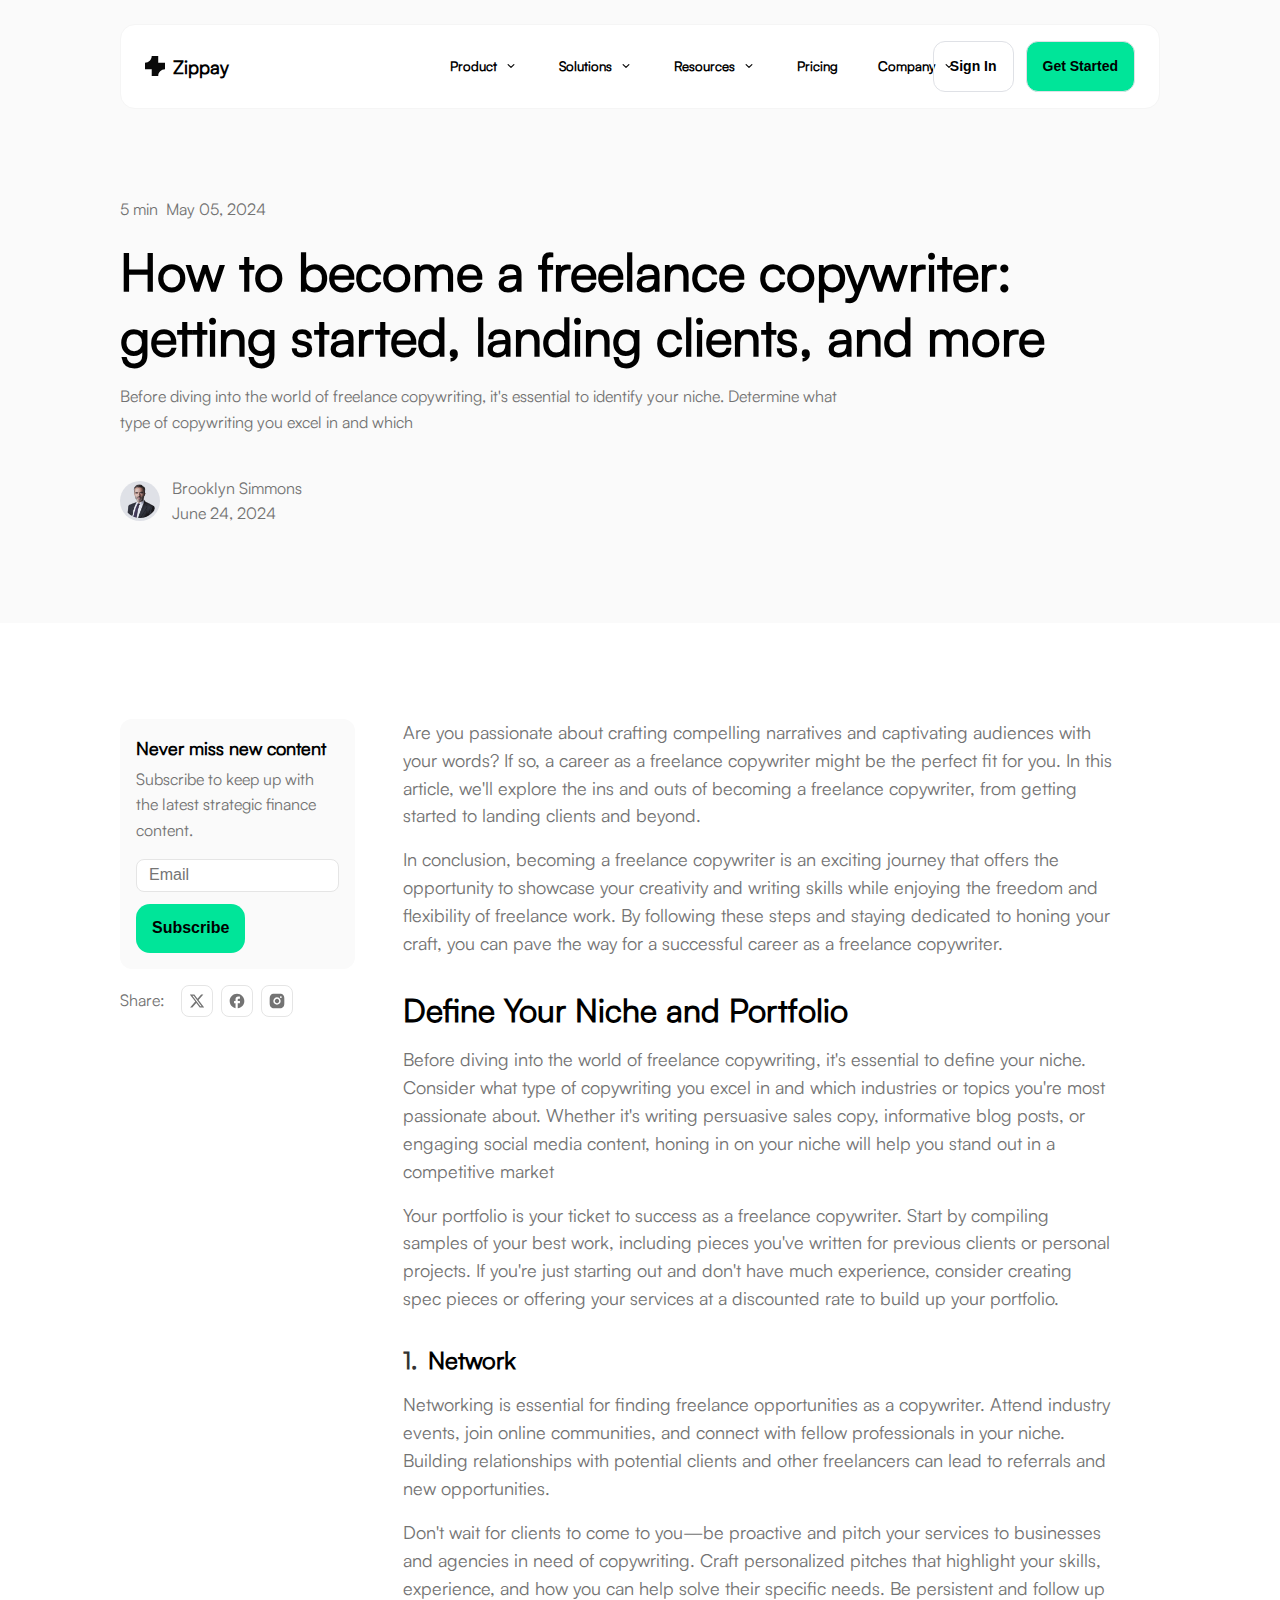
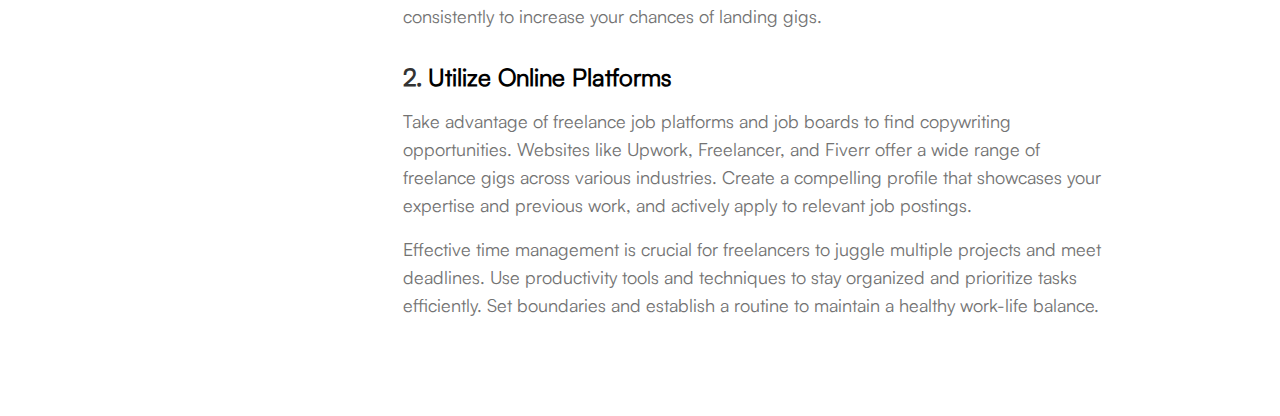
==== blog-details.html @ 51574669 "blog-details 2 sections completed" ====
<!DOCTYPE html>
<html lang="en">
<head>
    <meta charset="UTF-8">
    <meta name="viewport" content="width=device-width, initial-scale=1.0">
    <title>Document</title>
    <link rel="stylesheet" href="./styles/global.css">
    <link rel="stylesheet" href="./styles/blog-details.css">
</head>
<body>
    
    <div id="mian">
        <section class="hero-section">
            <nav class="main-nav">
                <div class="nav-box">
                    <div class="nav-left nav-section">
                        <svg width="20" height="20" viewBox="0 0 20 20" fill="none" xmlns="http://www.w3.org/2000/svg">
                            <path
                                d="M20 6.75285H13.2235V0.0234375H6.72941C6.72941 3.74108 3.71765 6.75285 0 6.75285V13.247H6.72941V19.9764H13.2235C13.2235 16.2587 16.2824 13.247 20 13.247V6.75285Z"
                                fill="#0A0A0A" />
                        </svg>
    
                        <h3>Zippay</h3>
                    </div>
                    <div class="nav-center nav-section">
                        <div id="nav-elem-1" class="nav-elem">
                            <h5>Product</h5>
                            <svg width="16" height="16" viewBox="0 0 16 16" fill="none"
                                xmlns="http://www.w3.org/2000/svg">
                                <path d="M5.12036 6.55859L8.00036 9.43859L10.8804 6.55859" stroke="#0A0A0A"
                                    stroke-width="1.2" stroke-linecap="round" stroke-linejoin="round" />
                            </svg>
                        </div>
                        <div id="nav-elem-2" class="nav-elem">
                            <h5>Solutions</h5>
                            <svg width="16" height="16" viewBox="0 0 16 16" fill="none"
                                xmlns="http://www.w3.org/2000/svg">
                                <path d="M5.12036 6.55859L8.00036 9.43859L10.8804 6.55859" stroke="#0A0A0A"
                                    stroke-width="1.2" stroke-linecap="round" stroke-linejoin="round" />
                            </svg>
                        </div>
                        <div id="nav-elem-3" class="nav-elem">
                            <h5>Resources</h5>
                            <svg width="16" height="16" viewBox="0 0 16 16" fill="none"
                                xmlns="http://www.w3.org/2000/svg">
                                <path d="M5.12036 6.55859L8.00036 9.43859L10.8804 6.55859" stroke="#0A0A0A"
                                    stroke-width="1.2" stroke-linecap="round" stroke-linejoin="round" />
                            </svg>
                        </div>
                        <div id="nav-elem-4" class="nav-elem">
                            <h5>Pricing</h5>
                        </div>
                        <div id="nav-elem-5" class="nav-elem">
                            <h5>Company</h5>
                            <svg width="16" height="16" viewBox="0 0 16 16" fill="none"
                                xmlns="http://www.w3.org/2000/svg">
                                <path d="M5.12036 6.55859L8.00036 9.43859L10.8804 6.55859" stroke="#0A0A0A"
                                    stroke-width="1.2" stroke-linecap="round" stroke-linejoin="round" />
                            </svg>
                        </div>
    
                    </div>
                    <div class="nav-right nav-section">
                        <button class="btn-1 nav-btn">Sign In</button>
                        <button class="btn-2 nav-btn">Get Started</button>
                        <svg class="hamburger-svg" width="24" height="24" viewBox="0 0 24 24" fill="none"
                            xmlns="http://www.w3.org/2000/svg">
                            <path d="M3 12H21M3 6H21M3 18H21" stroke="#0A0A0A" stroke-width="2" stroke-linecap="round"
                                stroke-linejoin="round" />
                        </svg>
                    </div>      
                </div>
            </nav>

            <div class="hero-box">
                <div class="hero-text">
                    <div class="hero-badge">
                        <h5 class="description">5 min</h5>
                        <h5 class="description">May 05, 2024</h5>
                    </div>
                    <div class="hero-title">
                        <h1 class="title">How to become a freelance copywriter: getting started, landing clients, and more</h1>
                    </div>
                    <div class="hero-sub-title">
                        <h5 class="description hero-sub-title-desktop">Before diving into the world of freelance copywriting, it's essential to identify your niche. Determine what</h5>
                        <h5 class="description hero-sub-title-desktop">type of copywriting you excel in and which</h5>
                        <h5 class="description hero-sub-title-mobile">Before diving into the world of freelance copywriting, it's essential to identify your niche. Determine what type of copywriting you excel in and which</h5>
                    </div>
                </div>
                <div class="hero-user">
                    <div class="user-img">
                        <img src="./images/Blog Details Images/heroo-user-img.png" alt="">
                    </div>
                    <div class="user-name">
                        <h3 class="description">Brooklyn Simmons</h3>
                        <h3 class="description">June 24, 2024</h3>
                    </div>
                </div>
            </div>
        </section>

        <section class="content-section">
            <div class="content-left">
                <div class="left-upper">
                    <div class="content-left-upper">
                        <div class="inner-upper">
                            <h3 class="heading">Never miss new content</h3>
                            <h5 class="description">Subscribe to keep up with the latest strategic finance content.</h5>
                        </div>
                    </div>
                    <div class="content-left-lower">
                        <input type="text" placeholder="Email">
                        <button class="button green-button">Subscribe</button>
                    </div>
                </div>
                <div class="left-lower">
                    <h5 class="description">Share:</h5>
                    <div class="social-media">
                        <svg width="32" height="32" viewBox="0 0 32 32" fill="none" xmlns="http://www.w3.org/2000/svg">
                            <rect x="0.5" y="0.5" width="31" height="31" rx="7.5" fill="white"/>
                            <rect x="0.5" y="0.5" width="31" height="31" rx="7.5" stroke="#E5E5E5"/>
                            <g clip-path="url(#clip0_154_201952)">
                            <path d="M20.1414 9.49219H22.3494L17.5254 15.0062L23.2008 22.508H18.7572L15.2772 17.9576L11.2944 22.508H9.08518L14.2452 16.61L8.80078 9.49279H13.3572L16.503 13.652L20.1414 9.49219ZM19.3668 21.1868H20.5902L12.6924 10.7444H11.3796L19.3668 21.1868Z" fill="#737373"/>
                            </g>
                            <defs>
                            <clipPath id="clip0_154_201952">
                            <rect width="14.4" height="14.4" fill="white" transform="translate(8.80078 8.80078)"/>
                            </clipPath>
                            </defs>
                        </svg>
                        <svg width="32" height="32" viewBox="0 0 32 32" fill="none" xmlns="http://www.w3.org/2000/svg">
                                <rect x="0.5" y="0.5" width="31" height="31" rx="7.5" fill="white"/>
                                <rect x="0.5" y="0.5" width="31" height="31" rx="7.5" stroke="#E5E5E5"/>
                                <path d="M23.3346 15.9974C23.3346 11.9494 20.0493 8.66406 16.0013 8.66406C11.9533 8.66406 8.66797 11.9494 8.66797 15.9974C8.66797 19.5467 11.1906 22.5021 14.5346 23.1841V18.1974H13.068V15.9974H14.5346V14.1641C14.5346 12.7487 15.686 11.5974 17.1013 11.5974H18.9346V13.7974H17.468C17.0646 13.7974 16.7346 14.1274 16.7346 14.5307V15.9974H18.9346V18.1974H16.7346V23.2941C20.438 22.9274 23.3346 19.8034 23.3346 15.9974Z" fill="#737373"/>
                        </svg>
                        <svg width="32" height="32" viewBox="0 0 32 32" fill="none" xmlns="http://www.w3.org/2000/svg">
                            <rect x="0.5" y="0.5" width="31" height="31" rx="7.5" fill="white"/>
                            <rect x="0.5" y="0.5" width="31" height="31" rx="7.5" stroke="#E5E5E5"/>
                            <path d="M16.7536 8.66406C17.5786 8.66626 17.9974 8.67066 18.3589 8.68093L18.5012 8.68606C18.6654 8.69193 18.8275 8.69926 19.0233 8.70806C19.8036 8.74473 20.336 8.86793 20.8031 9.04906C21.2871 9.23533 21.6948 9.4876 22.1026 9.8946C22.4755 10.2612 22.764 10.7046 22.9481 11.1941C23.1292 11.6612 23.2524 12.1936 23.2891 12.9746C23.2979 13.1697 23.3052 13.3317 23.3111 13.4967L23.3155 13.639C23.3265 13.9998 23.3309 14.4185 23.3324 15.2435L23.3331 15.7906V16.7513C23.3349 17.2862 23.3293 17.8211 23.3162 18.3558L23.3118 18.4981C23.306 18.6631 23.2986 18.8251 23.2898 19.0202C23.2532 19.8012 23.1285 20.3329 22.9481 20.8007C22.7645 21.2904 22.4759 21.734 22.1026 22.1002C21.7359 22.473 21.2925 22.7615 20.8031 22.9457C20.336 23.1269 19.8036 23.2501 19.0233 23.2867C18.8493 23.2949 18.6753 23.3023 18.5012 23.3087L18.3589 23.3131C17.9974 23.3234 17.5786 23.3285 16.7536 23.33L16.2066 23.3307H15.2466C14.7115 23.3326 14.1764 23.327 13.6414 23.3139L13.4991 23.3095C13.325 23.3029 13.151 23.2953 12.977 23.2867C12.1967 23.2501 11.6643 23.1269 11.1964 22.9457C10.7071 22.7619 10.2638 22.4734 9.89771 22.1002C9.52447 21.7337 9.23567 21.2903 9.05144 20.8007C8.87031 20.3336 8.74711 19.8012 8.71044 19.0202C8.70227 18.8462 8.69494 18.6721 8.68844 18.4981L8.68477 18.3558C8.67126 17.8211 8.66515 17.2862 8.66644 16.7513V15.2435C8.66439 14.7086 8.66977 14.1737 8.68257 13.639L8.68771 13.4967C8.69357 13.3317 8.70091 13.1697 8.70971 12.9746C8.74637 12.1936 8.86957 11.6619 9.05071 11.1941C9.23486 10.7041 9.52423 10.2605 9.89844 9.8946C10.2644 9.52168 10.7074 9.23312 11.1964 9.04906C11.6643 8.86793 12.196 8.74473 12.977 8.70806C13.172 8.69926 13.3348 8.69193 13.4991 8.68606L13.6414 8.68166C14.1761 8.66863 14.711 8.66301 15.2459 8.6648L16.7536 8.66406ZM15.9998 12.3307C15.0273 12.3307 14.0947 12.717 13.407 13.4047C12.7194 14.0923 12.3331 15.0249 12.3331 15.9974C12.3331 16.9699 12.7194 17.9025 13.407 18.5901C14.0947 19.2778 15.0273 19.6641 15.9998 19.6641C16.9722 19.6641 17.9049 19.2778 18.5925 18.5901C19.2801 17.9025 19.6664 16.9699 19.6664 15.9974C19.6664 15.0249 19.2801 14.0923 18.5925 13.4047C17.9049 12.717 16.9722 12.3307 15.9998 12.3307ZM15.9998 13.7974C16.2887 13.7973 16.5748 13.8542 16.8417 13.9647C17.1086 14.0752 17.3512 14.2372 17.5555 14.4415C17.7598 14.6458 17.9219 14.8883 18.0325 15.1552C18.1431 15.4221 18.2001 15.7081 18.2001 15.997C18.2002 16.2859 18.1433 16.572 18.0328 16.839C17.9223 17.1059 17.7603 17.3484 17.556 17.5528C17.3518 17.7571 17.1093 17.9192 16.8424 18.0298C16.5755 18.1404 16.2894 18.1973 16.0005 18.1974C15.417 18.1974 14.8575 17.9656 14.4449 17.553C14.0323 17.1405 13.8005 16.5809 13.8005 15.9974C13.8005 15.4139 14.0323 14.8543 14.4449 14.4418C14.8575 14.0292 15.417 13.7974 16.0005 13.7974M19.8505 11.2307C19.6074 11.2307 19.3742 11.3273 19.2023 11.4992C19.0304 11.6711 18.9338 11.9043 18.9338 12.1474C18.9338 12.3905 19.0304 12.6237 19.2023 12.7956C19.3742 12.9675 19.6074 13.0641 19.8505 13.0641C20.0936 13.0641 20.3268 12.9675 20.4987 12.7956C20.6706 12.6237 20.7672 12.3905 20.7672 12.1474C20.7672 11.9043 20.6706 11.6711 20.4987 11.4992C20.3268 11.3273 20.0936 11.2307 19.8505 11.2307Z" fill="#737373"/>
                        </svg>                            
                    </div>
                </div>
            </div>
            <div class="content-center">
                <div class="para">
                    <h5 class="description">Are you passionate about crafting compelling narratives and captivating audiences with your words? If so, a career as a freelance copywriter might be the perfect fit for you. In this article, we'll explore the ins and outs of becoming a freelance copywriter, from getting started to landing clients and beyond.</h5>
                    <h5 class="description">In conclusion, becoming a freelance copywriter is an exciting journey that offers the opportunity to showcase your creativity and writing skills while enjoying the freedom and flexibility of freelance work. By following these steps and staying dedicated to honing your craft, you can pave the way for a successful career as a freelance copywriter.</h5>
                </div>
                <div class="para">
                    <h1>Define Your Niche and Portfolio</h1>
                    <h5 class="description">Before diving into the world of freelance copywriting, it's essential to define your niche. Consider what type of copywriting you excel in and which industries or topics you're most passionate about. Whether it's writing persuasive sales copy, informative blog posts, or engaging social media content, honing in on your niche will help you stand out in a competitive market</h5>
                    <h5 class="description">Your portfolio is your ticket to success as a freelance copywriter. Start by compiling samples of your best work, including pieces you've written for previous clients or personal projects. If you're just starting out and don't have much experience, consider creating spec pieces or offering your services at a discounted rate to build up your portfolio.</h5>
                </div>
                <div class="numbered-item">
                    <div class="para">
                        <div class="content-heading">
                            <h3>Network</h3>
                        </div>
                        <h5 class="description">Networking is essential for finding freelance opportunities as a copywriter. Attend industry events, join online communities, and connect with fellow professionals in your niche. Building relationships with potential clients and other freelancers can lead to referrals and new opportunities.</h5>
                        <h5 class="description">Don't wait for clients to come to you—be proactive and pitch your services to businesses and agencies in need of copywriting. Craft personalized pitches that highlight your skills, experience, and how you can help solve their specific needs. Be persistent and follow up consistently to increase your chances of landing gigs.</h5>
                    </div>
                </div>
                <div class="numbered-item">
                    <div class="para">
                        <div class="content-heading">
                            <h3>Utilize Online Platforms</h3>
                        </div>
                        <h5 class="description">Take advantage of freelance job platforms and job boards to find copywriting opportunities. Websites like Upwork, Freelancer, and Fiverr offer a wide range of freelance gigs across various industries. Create a compelling profile that showcases your expertise and previous work, and actively apply to relevant job postings.</h5>
                        <h5 class="description">Effective time management is crucial for freelancers to juggle multiple projects and meet deadlines. Use productivity tools and techniques to stay organized and prioritize tasks efficiently. Set boundaries and establish a routine to maintain a healthy work-life balance.</h5>
                    </div>
                </div>
            </div>
            
            <div class="content-right"></div>
        </section>
    </div>

</body>
</html>
---- styles/global.css ----
*{
    margin: 0;
    padding: 0;
    box-sizing: border-box; 
    }
    
    html,body {
    width: 100%;
    height: 100%;
    font-family: satoshi;
    }

    @font-face {
        font-family: satoshi;
        src: url(../fonts/Satoshi-Regular.woff);
    }

    
    :root {
        --text-color-primary: #0A0A0A;
        --background-color-primary: #00452E;
        --background-color-secondary: #00E599;
    }

    button {
        width: fit-content;
        font-size: 16px;
        line-height: 24.8px;
        font-weight: 700;
        border: 1px solid #DFE1E6;
        border-radius: 14px;
        padding: 12px 16px;
        background-color: transparent;
    }

    
    button:hover {
        cursor: pointer;
    }
    
    .green-button {
        width: fit-content;
        font-size: 16px;
        line-height: 24.8px;
        font-weight: 700;
        border: 1px solid #DFE1E6;
        border-radius: 14px;
        padding: 12px 16px;
        border: none;
        background-color: var(--background-color-secondary);
    }
    
    .page-name{
        font-size: 14px;
        line-height: 21.7px;
        font-weight: 600;
        color: #00895C;
    }
    
    .main-title {
        font-size: 68px;
        line-height: 85px;
        font-weight: 700;
        letter-spacing: -2%;
    }
    
    .title {
        font-size: 52px;
        line-height: 65px;
        font-weight: 700;
        letter-spacing: -2%;
    }

    .sub-title {
        font-size: 18px;
        line-height: 27.9px;
        font-weight: 400;
        color: #FFFFFF;
        opacity: 60%;
    }
    
    .heading {
        font-size: 18px;
        line-height: 27.9px;
        font-weight: 700;
    }
    
    .description {
        font-size: 16px;
        line-height: 25.6px;
        font-weight: 400;
        color: #737373;
    }
---- styles/blog-details.css ----
.hero-section {
    background-color: #FAFAFA;
}

.main-nav {
    display: flex;
    align-items: center;
    justify-content: center;
    padding: 24px 120px;
    width: 100%;
}

.nav-box {
    display: flex;
    align-items: center;
    justify-content: space-between;
    padding: 16px 24px;
    background: #FFF;
    border: 1px solid #F5F5F5;
    border-radius: 15px;
    width: 100%;
}

.nav-section {
    display: flex;
    align-items: center;
    width: 30%;
}

.nav-left {
    gap: 8px;
}

.nav-center {
    display: flex;
    align-items: center;
    gap: 24px;
    width: 40%;
}

.nav-elem {
    display: flex;
    align-items: center;
    gap: 6px;
    padding: 8px;
}

.nav-right {
    display: flex;
    justify-content: flex-end;
    gap: 12px;
}

.nav-btn {
    padding: 12px 16px;
    border: 1px solid #DFE1E6;
    border-radius: 12px;
    font-size: 14px;
    font-weight: 700;
    background: transparent;
}

.btn-2 {
    background-color: var(--background-color-secondary);
}

.hamburger-svg {
    display: none;
}

.hero-box {
    padding: 64px 120px;
    padding-bottom: 96px;
    display: flex;
    flex-direction: column;
    gap: 40px;
}

.hero-box .hero-text {
    display: flex;
    flex-direction: column;
    gap: 16px;
}

.hero-box .hero-text .hero-badge {
    display: flex;
    gap: 8px;
}

.hero-sub-title-mobile {
    display: none;
}

.hero-user {
    display: flex;
    align-items: center;
    gap: 12px;
}

.hero-user .user-img {
    width: 40px;
    height: 40px;
    border-radius: 50%;
    background-color: #dfe1e7;
    display: flex;
    align-items: center;
    justify-content: center;
}

.hero-user .user-img img {
    width: 34.6px;
    height: 34.6px;
    border-radius: 50%;
    object-fit: cover;
}



/* CONTENT SECTION  */
.content-section {
    padding: 96px 120px;
    display: flex;
    gap: 48px;
}

.content-left {
    display: flex;
    flex-direction: column;
    gap: 16px;
}

.left-upper {
    display: flex;
    flex-direction: column;
    gap: 16px;
    background-color: rgba(250, 250, 250, 1);
    padding: 16px;
    border-radius: 12px;
}

.content-left .inner-upper{
    display: flex;
    flex-direction: column;
    gap: 4px;
}

.content-left-lower {
    display: flex;
    flex-direction: column;
    gap: 12px;
}

.content-left-lower input {
    padding: 8px 12px;
    border-radius: 8px;
    background-color: #fff;
    color: #000000;
    border: 1px solid rgba(229, 229, 229, 1);
    outline: none;
}

.content-left-lower input::placeholder {
    font-size: 16px;
}

.content-left .left-lower {
    display: flex;
    align-items: center;
    gap: 16px;
}

.left-lower .social-media {
    display: flex;
    gap: 8px;
}

.content-center {
    display: flex;
    flex-direction: column;
    gap: 32px;
}

.content-center .para {
    display: flex;
    flex-direction: column;
    gap: 16px;
}

.content-center .para h1 {
    font-size: 32px;
    line-height: 40px;
}

.content-center .para h3 {
    font-size: 24px;
    line-height: 30px;
}

.content-center .para h5 {
    font-size: 18px;
    line-height: 27.9px;
}

/* CSS Counter for Automatic Numbering */
.content-center {
    counter-reset: numbered-counter; /* Initialize counter */
}

.numbered-item {
    counter-increment: numbered-counter; /* Increment counter for each numbered item */
    position: relative; /* Allow positioning for the number */
}

.numbered-item .content-heading {
    padding-left: 25px; /* Add space for the number */
}

.numbered-item::before {
    content: counter(numbered-counter) "."; /* Display the counter */
    position: absolute;
    left: 0;
    top: 0;
    font-size: 24px;
    line-height: 30px;
    font-weight: 700;
    color: #333; /* Customize the color */
}
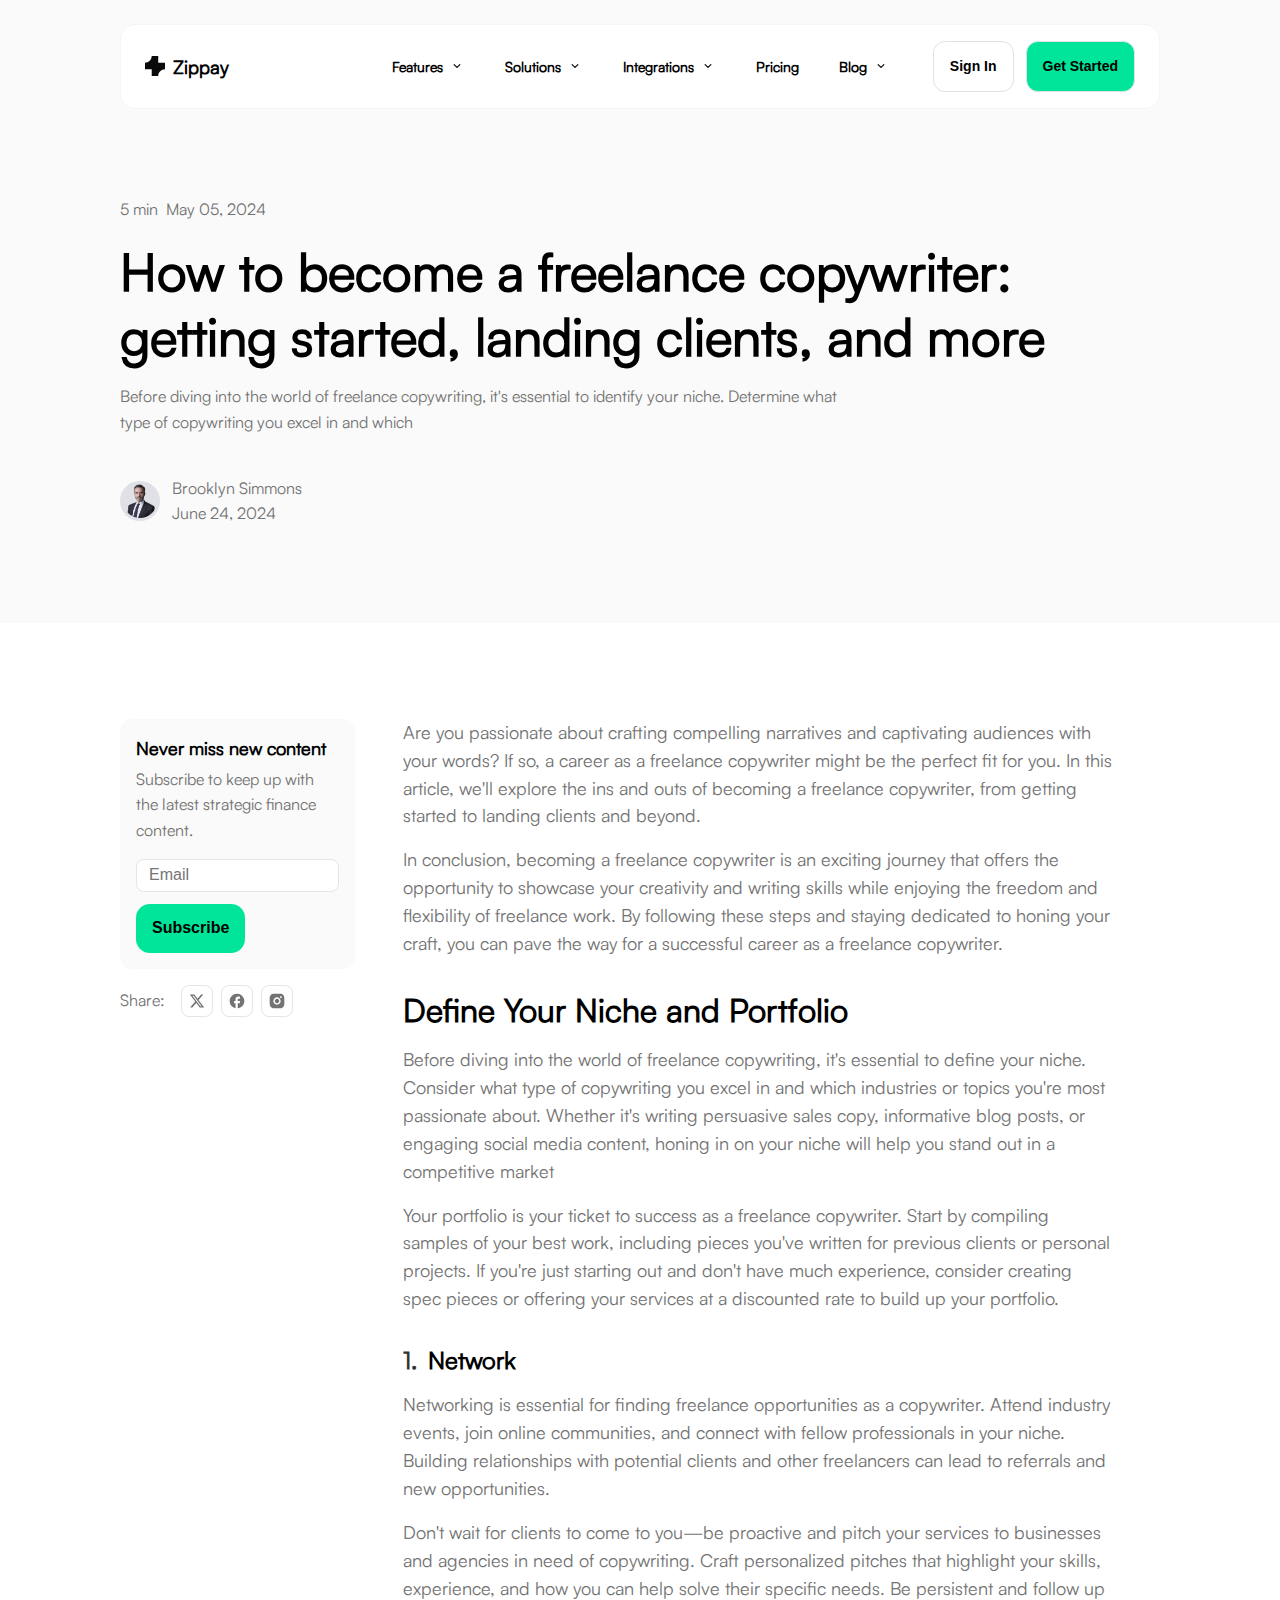
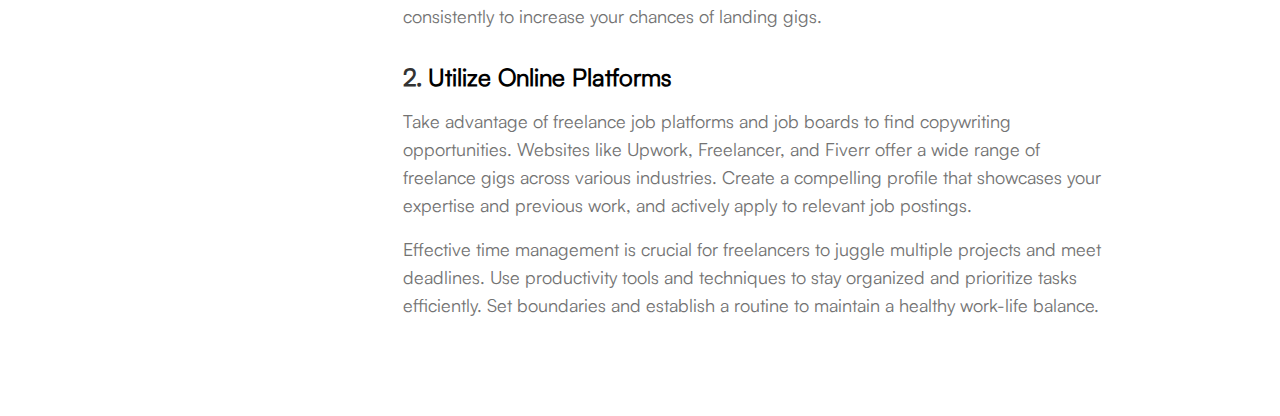
==== commit b784c7b2: "fixed navbar issues" ====
--- a/blog-details.html
+++ b/blog-details.html
@@ -19,12 +19,12 @@
                                 d="M20 6.75285H13.2235V0.0234375H6.72941C6.72941 3.74108 3.71765 6.75285 0 6.75285V13.247H6.72941V19.9764H13.2235C13.2235 16.2587 16.2824 13.247 20 13.247V6.75285Z"
                                 fill="#0A0A0A" />
                         </svg>
-    
+
                         <h3>Zippay</h3>
                     </div>
                     <div class="nav-center nav-section">
                         <div id="nav-elem-1" class="nav-elem">
-                            <h5>Product</h5>
+                            <a>Features</a>
                             <svg width="16" height="16" viewBox="0 0 16 16" fill="none"
                                 xmlns="http://www.w3.org/2000/svg">
                                 <path d="M5.12036 6.55859L8.00036 9.43859L10.8804 6.55859" stroke="#0A0A0A"
@@ -32,7 +32,7 @@
                             </svg>
                         </div>
                         <div id="nav-elem-2" class="nav-elem">
-                            <h5>Solutions</h5>
+                            <a onclick="window.location.href='solutions.html'">Solutions</a>
                             <svg width="16" height="16" viewBox="0 0 16 16" fill="none"
                                 xmlns="http://www.w3.org/2000/svg">
                                 <path d="M5.12036 6.55859L8.00036 9.43859L10.8804 6.55859" stroke="#0A0A0A"
@@ -40,7 +40,7 @@
                             </svg>
                         </div>
                         <div id="nav-elem-3" class="nav-elem">
-                            <h5>Resources</h5>
+                            <a onclick="window.location.href='integrations.html'">Integrations</a>
                             <svg width="16" height="16" viewBox="0 0 16 16" fill="none"
                                 xmlns="http://www.w3.org/2000/svg">
                                 <path d="M5.12036 6.55859L8.00036 9.43859L10.8804 6.55859" stroke="#0A0A0A"
@@ -48,17 +48,17 @@
                             </svg>
                         </div>
                         <div id="nav-elem-4" class="nav-elem">
-                            <h5>Pricing</h5>
+                            <a onclick="window.location.href='pricing.html'">Pricing</a>
                         </div>
                         <div id="nav-elem-5" class="nav-elem">
-                            <h5>Company</h5>
+                            <a onclick="window.location.href='blog.html'">Blog</a>
                             <svg width="16" height="16" viewBox="0 0 16 16" fill="none"
                                 xmlns="http://www.w3.org/2000/svg">
                                 <path d="M5.12036 6.55859L8.00036 9.43859L10.8804 6.55859" stroke="#0A0A0A"
                                     stroke-width="1.2" stroke-linecap="round" stroke-linejoin="round" />
                             </svg>
                         </div>
-    
+
                     </div>
                     <div class="nav-right nav-section">
                         <button class="btn-1 nav-btn">Sign In</button>
@@ -68,7 +68,7 @@
                             <path d="M3 12H21M3 6H21M3 18H21" stroke="#0A0A0A" stroke-width="2" stroke-linecap="round"
                                 stroke-linejoin="round" />
                         </svg>
-                    </div>      
+                    </div>
                 </div>
             </nav>
 
--- a/styles/blog-details.css
+++ b/styles/blog-details.css
@@ -32,10 +32,21 @@
 }
 
 .nav-center {
-    display: flex;
-    align-items: center;
+    width: 50%;
+    display: flex;
+    align-items: center;
+    justify-content: center;
     gap: 24px;
-    width: 40%;
+}
+
+.nav-center .nav-elem a {
+    font-size: 14px;
+    line-height: 21.7px;
+    font-weight: 600;
+}
+
+.nav-center .nav-elem a:hover {
+    cursor: pointer;
 }
 
 .nav-elem {
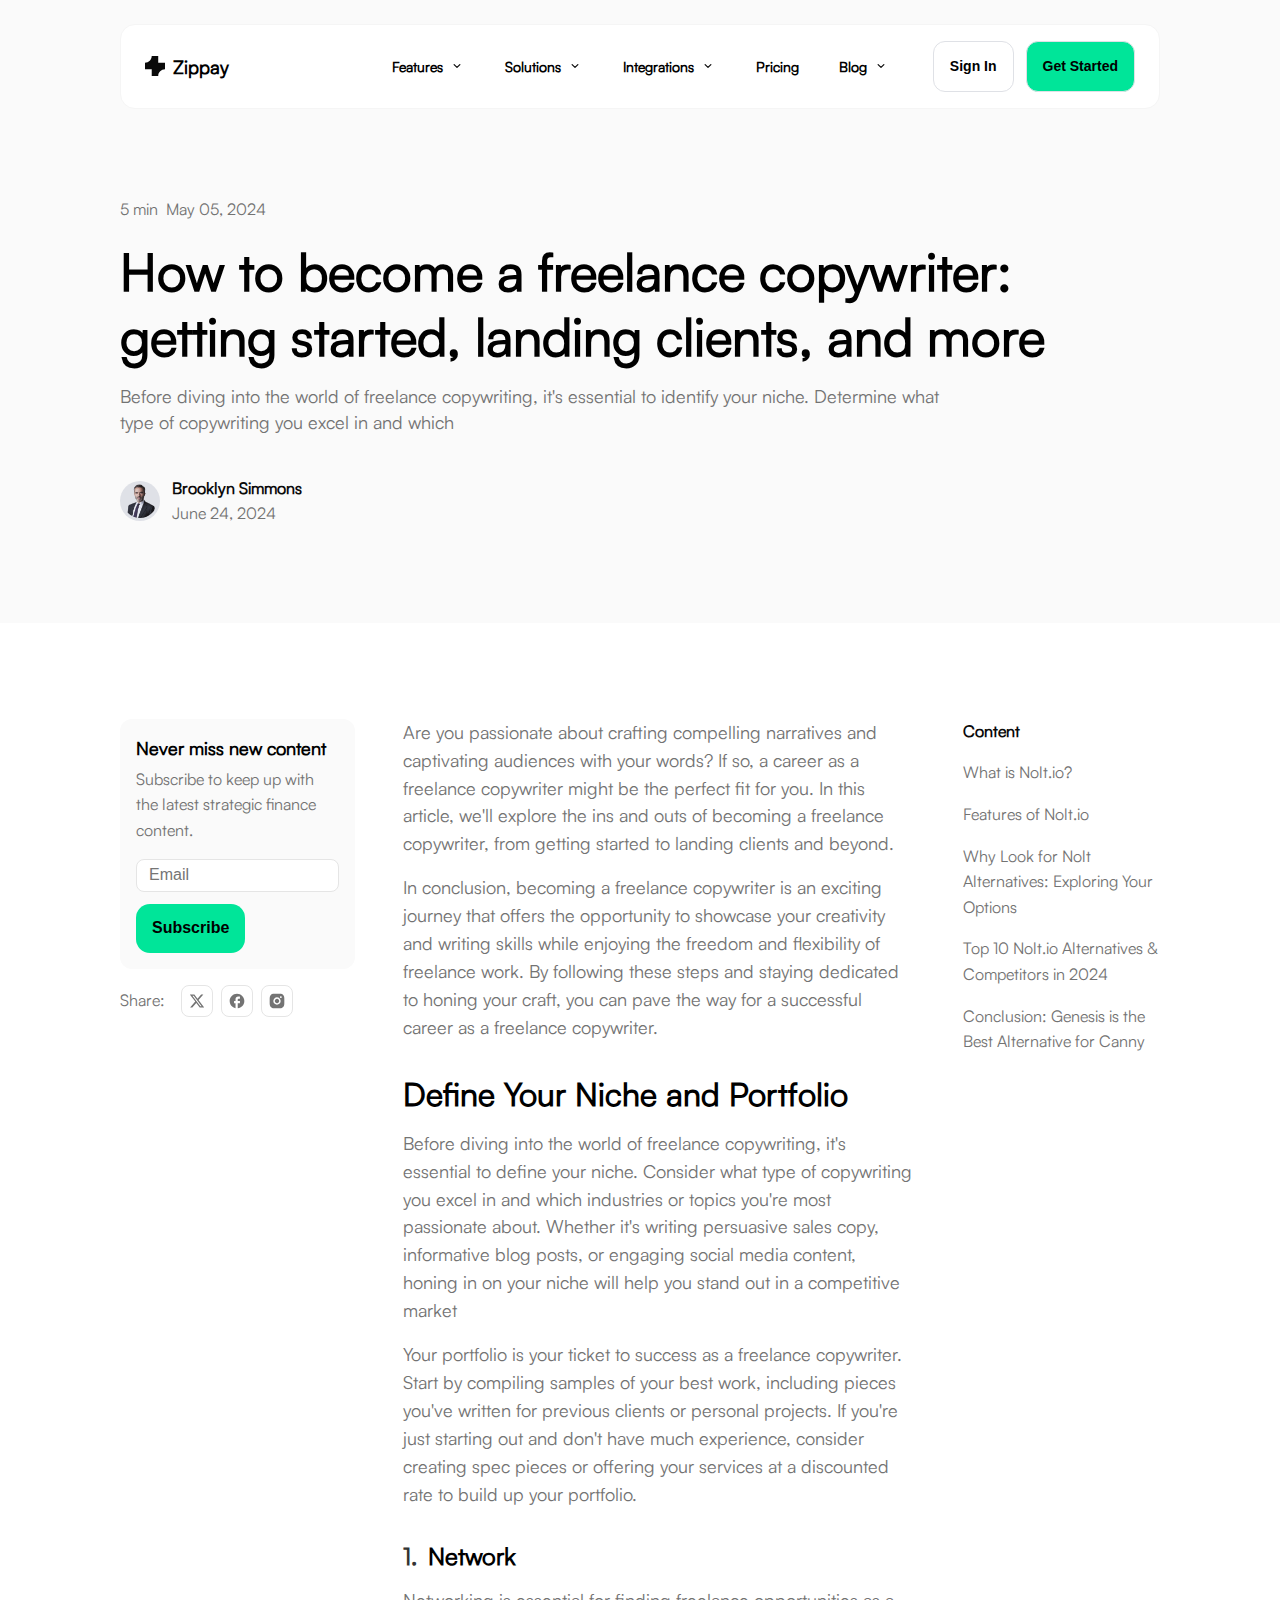
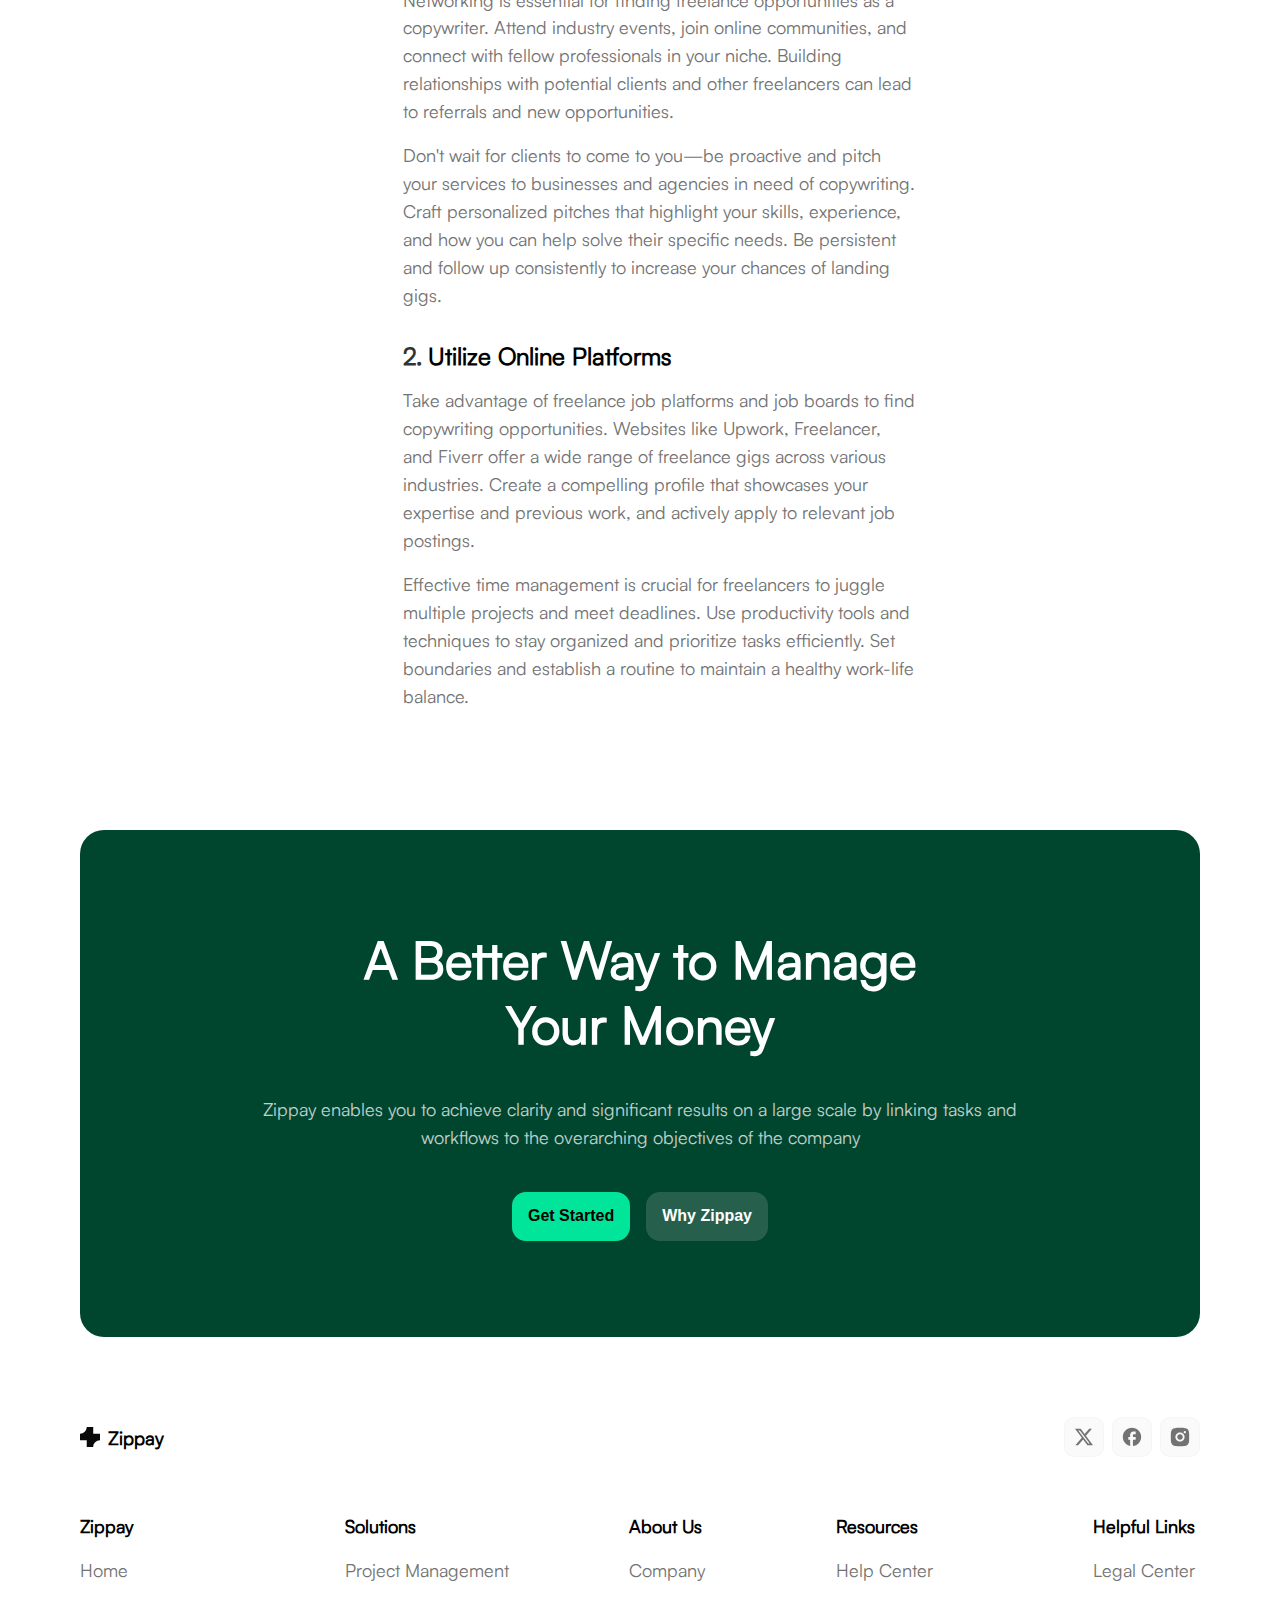
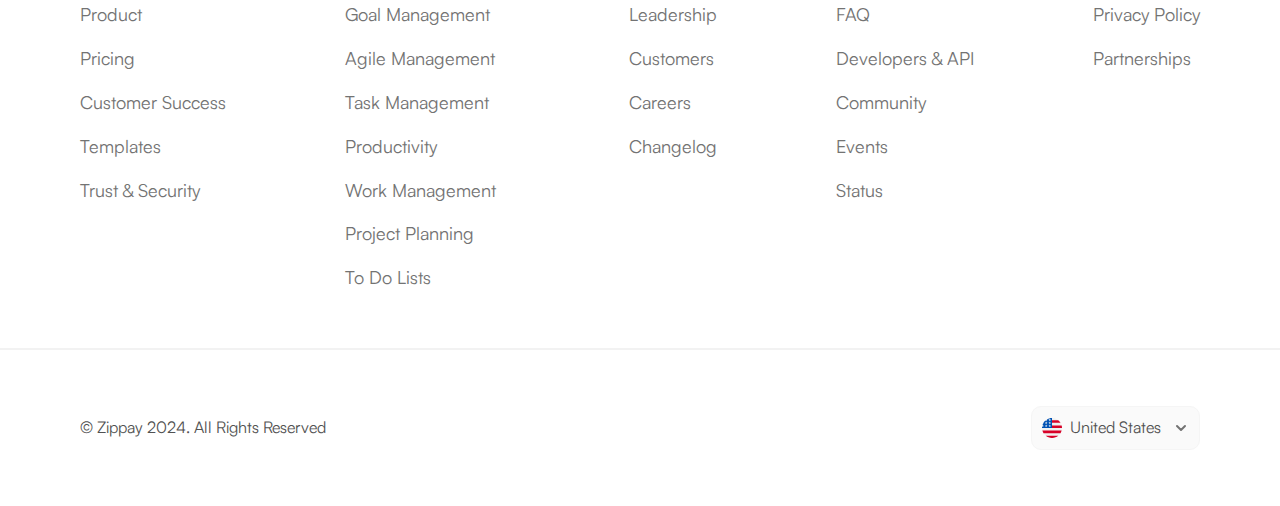
==== commit 28e3573e: "some changes" ====
--- a/blog-details.html
+++ b/blog-details.html
@@ -4,12 +4,12 @@
     <meta charset="UTF-8">
     <meta name="viewport" content="width=device-width, initial-scale=1.0">
     <title>Document</title>
-    <link rel="stylesheet" href="./styles/global.css">
-    <link rel="stylesheet" href="./styles/blog-details.css">
+    <link rel="stylesheet" href="../styles/global.css">
+    <link rel="stylesheet" href="../styles/blog-details.css">
 </head>
 <body>
     
-    <div id="mian">
+    <div id="main">
         <section class="hero-section">
             <nav class="main-nav">
                 <div class="nav-box">
@@ -89,10 +89,10 @@
                 </div>
                 <div class="hero-user">
                     <div class="user-img">
-                        <img src="./images/Blog Details Images/heroo-user-img.png" alt="">
+                        <img src="../images/Blog Details Images/heroo-user-img.png" alt="">
                     </div>
                     <div class="user-name">
-                        <h3 class="description">Brooklyn Simmons</h3>
+                        <h3 class="description name">Brooklyn Simmons</h3>
                         <h3 class="description">June 24, 2024</h3>
                     </div>
                 </div>
@@ -171,8 +171,159 @@
                 </div>
             </div>
             
-            <div class="content-right"></div>
+            <div class="content-right">
+                <h3 class="description">Content</h3>
+                <h5 class="description">What is Nolt.io?</h5>
+                <h5 class="description">Features of Nolt.io</h5>
+                <h5 class="description">Why Look for Nolt Alternatives: Exploring Your Options</h5>
+                <h5 class="description">Top 10 Nolt.io Alternatives & Competitors in 2024</h5>
+                <h5 class="description">Conclusion: Genesis is the Best Alternative for Canny</h5>
+            </div>
         </section>
+
+        <section class="CTA-section">
+            <div class="CTA-box">
+                <div class="cta-title">
+                    <h1 class="title cta-title-desktop">A Better Way to Manage</h1>
+                    <h1 class="title cta-title-desktop">Your Money</h1>
+                    <h1 class="title cta-title-mobile">A Better Way to Manage Your Money</h1>
+                </div>
+                <div class="cta-sub-title">
+                    <h5 class="sub-title cta-sub-title-desktop">Zippay enables you to achieve clarity and significant results on a large scale by linking tasks and</h5>
+                    <h5 class="sub-title cta-sub-title-desktop">workflows to the overarching objectives of the company</h5>
+                    <h5 class="sub-title cta-sub-title-mobile">Zippay enables you to achieve clarity and significant results on a large scale by linking tasks and workflows to the overarching objectives of the company</h5>
+                </div>
+                <div class="cta-buttons">
+                    <button class="button green-button">Get Started</button>
+                    <button class="button btn-2">Why Zippay</button>
+                </div>
+            </div>
+        </section>
+
+        <footer class="footer">
+            <div class="ftr-upper">
+                <div class="ftr-upper-left">
+                    <svg width="20" height="20" viewBox="0 0 20 20" fill="none" xmlns="http://www.w3.org/2000/svg">
+                        <path d="M20 6.75285H13.2235V0.0234375H6.72941C6.72941 3.74108 3.71765 6.75285 0 6.75285V13.247H6.72941V19.9764H13.2235C13.2235 16.2587 16.2824 13.247 20 13.247V6.75285Z" fill="#0A0A0A"/>
+                    </svg>
+                    <h3>Zippay</h3>    
+                </div>
+                <div class="ftr-upper-right">
+                    <svg width="40" height="40" viewBox="0 0 40 40" fill="none" xmlns="http://www.w3.org/2000/svg">
+                        <rect x="0.5" y="0.5" width="39" height="39" rx="9.5" fill="#FAFAFA"/>
+                        <rect x="0.5" y="0.5" width="39" height="39" rx="9.5" stroke="#F5F5F5"/>
+                        <g clip-path="url(#clip0_405_86745)">
+                        <path d="M25.1757 11.8672H27.9357L21.9058 18.7597L29 28.1369H23.4455L19.0955 22.4489L14.117 28.1369H11.3555L17.8055 20.7644L11 11.8679H16.6955L20.6278 17.0669L25.1757 11.8672ZM24.2075 26.4854H25.7367L15.8645 13.4324H14.2235L24.2075 26.4854Z" fill="#737373"/>
+                        </g>
+                        <defs>
+                        <clipPath id="clip0_405_86745">
+                        <rect width="18" height="18" fill="white" transform="translate(11 11)"/>
+                        </clipPath>
+                        </defs>
+                    </svg>
+                    <svg width="40" height="40" viewBox="0 0 40 40" fill="none" xmlns="http://www.w3.org/2000/svg">
+                        <rect x="0.5" y="0.5" width="39" height="39" rx="9.5" fill="#FAFAFA"/>
+                        <rect x="0.5" y="0.5" width="39" height="39" rx="9.5" stroke="#F5F5F5"/>
+                        <path d="M29.1654 19.9987C29.1654 14.9387 25.0587 10.832 19.9987 10.832C14.9387 10.832 10.832 14.9387 10.832 19.9987C10.832 24.4354 13.9854 28.1295 18.1654 28.982V22.7487H16.332V19.9987H18.1654V17.707C18.1654 15.9379 19.6045 14.4987 21.3737 14.4987H23.6654V17.2487H21.832C21.3279 17.2487 20.9154 17.6612 20.9154 18.1654V19.9987H23.6654V22.7487H20.9154V29.1195C25.5445 28.6612 29.1654 24.7562 29.1654 19.9987Z" fill="#737373"/>
+                    </svg>
+                    <svg width="40" height="40" viewBox="0 0 40 40" fill="none" xmlns="http://www.w3.org/2000/svg">
+                        <rect x="0.5" y="0.5" width="39" height="39" rx="9.5" fill="#FAFAFA"/>
+                        <rect x="0.5" y="0.5" width="39" height="39" rx="9.5" stroke="#F5F5F5"/>
+                        <path d="M20.9416 10.832C21.9728 10.8348 22.4962 10.8403 22.9481 10.8531L23.126 10.8595C23.3313 10.8669 23.5339 10.876 23.7786 10.887C24.754 10.9329 25.4195 11.0869 26.0034 11.3133C26.6084 11.5461 27.1181 11.8614 27.6277 12.3702C28.0938 12.8284 28.4545 13.3827 28.6846 13.9945C28.9111 14.5784 29.0651 15.2439 29.1109 16.2202C29.1219 16.464 29.1311 16.6666 29.1384 16.8729L29.1439 17.0507C29.1576 17.5017 29.1631 18.0251 29.165 19.0564L29.1659 19.7402V20.941C29.1681 21.6097 29.1611 22.2783 29.1448 22.9467L29.1393 23.1245C29.132 23.3308 29.1228 23.5334 29.1118 23.7772C29.066 24.7534 28.9101 25.418 28.6846 26.0029C28.4552 26.615 28.0944 27.1694 27.6277 27.6272C27.1694 28.0932 26.6151 28.4538 26.0034 28.6841C25.4195 28.9105 24.754 29.0645 23.7786 29.1104C23.5611 29.1206 23.3436 29.1298 23.126 29.1379L22.9481 29.1434C22.4962 29.1562 21.9728 29.1626 20.9416 29.1644L20.2577 29.1654H19.0578C18.3889 29.1677 17.72 29.1606 17.0512 29.1443L16.8734 29.1388C16.6558 29.1305 16.4382 29.1211 16.2207 29.1104C15.2454 29.0645 14.5799 28.9105 13.9951 28.6841C13.3833 28.4544 12.8293 28.0936 12.3716 27.6272C11.9051 27.1691 11.5441 26.6148 11.3138 26.0029C11.0874 25.4189 10.9334 24.7534 10.8876 23.7772C10.8773 23.5597 10.8682 23.3421 10.8601 23.1245L10.8555 22.9467C10.8386 22.2783 10.8309 21.6097 10.8326 20.941V19.0564C10.83 18.3877 10.8367 17.7191 10.8527 17.0507L10.8591 16.8729C10.8665 16.6666 10.8756 16.464 10.8866 16.2202C10.9325 15.2439 11.0865 14.5794 11.3129 13.9945C11.5431 13.3821 11.9048 12.8276 12.3726 12.3702C12.8301 11.904 13.3838 11.5434 13.9951 11.3133C14.5799 11.0869 15.2445 10.9329 16.2207 10.887C16.4646 10.876 16.6681 10.8669 16.8734 10.8595L17.0512 10.854C17.7197 10.8377 18.3883 10.8307 19.0569 10.8329L20.9416 10.832ZM19.9992 15.4154C18.7837 15.4154 17.6179 15.8983 16.7583 16.7578C15.8988 17.6173 15.4159 18.7831 15.4159 19.9987C15.4159 21.2143 15.8988 22.3801 16.7583 23.2396C17.6179 24.0991 18.7837 24.582 19.9992 24.582C21.2148 24.582 22.3806 24.0991 23.2401 23.2396C24.0997 22.3801 24.5826 21.2143 24.5826 19.9987C24.5826 18.7831 24.0997 17.6173 23.2401 16.7578C22.3806 15.8983 21.2148 15.4154 19.9992 15.4154ZM19.9992 17.2487C20.3604 17.2486 20.718 17.3197 21.0516 17.4579C21.3853 17.596 21.6885 17.7985 21.9439 18.0538C22.1993 18.3091 22.4019 18.6123 22.5402 18.9459C22.6784 19.2795 22.7496 19.6371 22.7497 19.9982C22.7497 20.3594 22.6787 20.717 22.5405 21.0507C22.4024 21.3843 22.1999 21.6875 21.9446 21.9429C21.6892 22.1983 21.3861 22.4009 21.0525 22.5392C20.7189 22.6774 20.3613 22.7486 20.0001 22.7487C19.2708 22.7487 18.5713 22.459 18.0556 21.9432C17.5399 21.4275 17.2501 20.728 17.2501 19.9987C17.2501 19.2694 17.5399 18.5699 18.0556 18.0542C18.5713 17.5384 19.2708 17.2487 20.0001 17.2487M24.8126 14.0404C24.5087 14.0404 24.2173 14.1611 24.0024 14.376C23.7875 14.5909 23.6668 14.8823 23.6668 15.1862C23.6668 15.4901 23.7875 15.7815 24.0024 15.9964C24.2173 16.2113 24.5087 16.332 24.8126 16.332C25.1165 16.332 25.408 16.2113 25.6229 15.9964C25.8378 15.7815 25.9585 15.4901 25.9585 15.1862C25.9585 14.8823 25.8378 14.5909 25.6229 14.376C25.408 14.1611 25.1165 14.0404 24.8126 14.0404Z" fill="#737373"/>
+                        </svg>
+                        
+                </div>
+            </div>
+            <div class="ftr-lower">
+                <div class="ftr-container">
+                    <div class="ftr-col ftr-col-1">
+                        <div class="heading">
+                            <h5>Zippay</h5>
+                        </div>
+                        <div class="link"><a href="#">Home</a></div>
+                        <div class="link"><a href="#">Product</a></div>
+                        <div class="link"><a href="#">Pricing</a></div>
+                        <div class="link"><a href="#">Customer Success</a></div>
+                        <div class="link"><a href="#">Templates</a></div>
+                        <div class="link"><a href="#">Trust & Security</a></div>
+                    </div>
+                    <div class="ftr-col ftr-col-2">
+                        <div class="heading">
+                            <h5>Solutions</h5>
+                        </div>
+                        <div class="link"><a href="#">Project Management</a></div>
+                        <div class="link"><a href="#">Goal Management</a></div>
+                        <div class="link"><a href="#">Agile Management</a></div>
+                        <div class="link"><a href="#">Task Management</a></div>
+                        <div class="link"><a href="#">Productivity</a></div>
+                        <div class="link"><a href="#">Work Management</a></div>
+                        <div class="link"><a href="#">Project Planning</a></div>
+                        <div class="link"><a href="#">To Do Lists</a></div>
+                    </div>
+                    <div class="ftr-col ftr-col-3">
+                        <div class="heading">
+                            <h5>About Us</h5>
+                        </div>
+                        <div class="link"><a href="#">Company</a></div>
+                        <div class="link"><a href="#">Leadership</a></div>
+                        <div class="link"><a href="#">Customers</a></div>
+                        <div class="link"><a href="#">Careers</a></div>
+                        <div class="link"><a href="#">Changelog</a></div>
+                    </div>
+                    <div class="ftr-col ftr-col-4">
+                        <div class="heading">
+                            <h5>Resources</h5>
+                        </div>
+                        <div class="link"><a href="#">Help Center</a></div>
+                        <div class="link"><a href="#">FAQ</a></div>
+                        <div class="link"><a href="#">Developers & API</a></div>
+                        <div class="link"><a href="#">Community</a></div>
+                        <div class="link"><a href="#">Events</a></div>
+                        <div class="link"><a href="#">Status</a></div>
+                    </div>
+                    <div class="ftr-col ftr-col-4">
+                        <div class="heading">
+                            <h5>Helpful Links</h5>
+                        </div>
+                        <div class="link"><a href="#">Legal Center</a></div>
+                        <div class="link"><a href="#">Privacy Policy</a></div>
+                        <div class="link"><a href="#">Partnerships</a></div>
+                    </div>
+                </div>
+            </div>
+            <svg class="footer-svg-desktop" width="1282" height="2" viewBox="0 0 1282 2" fill="none" xmlns="http://www.w3.org/2000/svg">
+                <path d="M1 1H1281" stroke="#E5E5E5" stroke-linecap="round"/>
+            </svg>   
+            <svg class="footer-svg-mobile" width="345" height="2" viewBox="0 0 345 2" fill="none" xmlns="http://www.w3.org/2000/svg">
+                <path d="M1 1.42188H344" stroke="#E5E5E5" stroke-linecap="round"/>
+            </svg>                             
+            <div class="ftr-footer">
+                <h5>© Zippay 2024. All Rights Reserved</h5>
+                <div class="ftr-footer-right">
+                    <div class="ftr-footer-right-left">
+                        <svg width="20" height="20" viewBox="0 0 20 20" fill="none" xmlns="http://www.w3.org/2000/svg">
+                            <g clip-path="url(#clip0_405_86804)">
+                            <path d="M10 20C15.5228 20 20 15.5228 20 10C20 4.47715 15.5228 0 10 0C4.47715 0 0 4.47715 0 10C0 15.5228 4.47715 20 10 20Z" fill="#F0F0F0"/>
+                            <path d="M9.56519 10.0032H20C20 9.10066 19.8796 8.22629 19.6555 7.39453H9.56519V10.0032Z" fill="#D80027"/>
+                            <path d="M9.56519 4.78449H18.5322C17.9201 3.78559 17.1374 2.90266 16.2248 2.17578H9.56519V4.78449Z" fill="#D80027"/>
+                            <path d="M9.99999 20.002C12.3535 20.002 14.5166 19.1886 16.2248 17.8281H3.77515C5.48335 19.1886 7.64651 20.002 9.99999 20.002Z" fill="#D80027"/>
+                            <path d="M1.46772 15.2181H18.5323C19.0237 14.4162 19.4048 13.5396 19.6555 12.6094H0.344482C0.595146 13.5396 0.976279 14.4162 1.46772 15.2181Z" fill="#D80027"/>
+                            <path d="M4.63219 1.56164H5.54348L4.69582 2.17746L5.01961 3.17391L4.17199 2.55809L3.32437 3.17391L3.60406 2.31309C2.85773 2.93477 2.20359 3.66313 1.66453 4.47469H1.95652L1.41695 4.86668C1.33289 5.00691 1.25227 5.14937 1.175 5.29395L1.43266 6.08695L0.951953 5.7377C0.832461 5.99086 0.723164 6.24973 0.624922 6.51398L0.908789 7.38773H1.95652L1.10887 8.00356L1.43266 9L0.585039 8.38418L0.0773047 8.75309C0.0264844 9.1616 0 9.57769 0 10H10C10 4.47719 10 3.82609 10 0C8.02453 0 6.18301 0.573047 4.63219 1.56164ZM5.01961 9L4.17199 8.38418L3.32437 9L3.64816 8.00356L2.80051 7.38773H3.84824L4.17199 6.39129L4.49574 7.38773H5.54348L4.69582 8.00356L5.01961 9ZM4.69582 5.09051L5.01961 6.08695L4.17199 5.47113L3.32437 6.08695L3.64816 5.09051L2.80051 4.47469H3.84824L4.17199 3.47824L4.49574 4.47469H5.54348L4.69582 5.09051ZM8.60656 9L7.75895 8.38418L6.91133 9L7.23512 8.00356L6.38746 7.38773H7.4352L7.75895 6.39129L8.0827 7.38773H9.13043L8.28277 8.00356L8.60656 9ZM8.28277 5.09051L8.60656 6.08695L7.75895 5.47113L6.91133 6.08695L7.23512 5.09051L6.38746 4.47469H7.4352L7.75895 3.47824L8.0827 4.47469H9.13043L8.28277 5.09051ZM8.28277 2.17746L8.60656 3.17391L7.75895 2.55809L6.91133 3.17391L7.23512 2.17746L6.38746 1.56164H7.4352L7.75895 0.565195L8.0827 1.56164H9.13043L8.28277 2.17746Z" fill="#0052B4"/>
+                            </g>
+                            <defs>
+                            <clipPath id="clip0_405_86804">
+                            <rect width="20" height="20" fill="white"/>
+                            </clipPath>
+                            </defs>
+                        </svg>
+                        <h5>United States</h5>
+                    </div>
+                    <svg width="16" height="16" viewBox="0 0 16 16" fill="none" xmlns="http://www.w3.org/2000/svg">
+                        <path d="M4 6L8 10L12 6" stroke="#737373" stroke-width="2" stroke-linecap="round" stroke-linejoin="round"/>
+                    </svg>      
+                </div>
+            </div>
+        </footer>
     </div>
 
 </body>
--- a/styles/blog-details.css
+++ b/styles/blog-details.css
@@ -98,6 +98,10 @@
     gap: 8px;
 }
 
+.hero-sub-title h5 {
+    font-size: 18px;
+}
+
 .hero-sub-title-mobile {
     display: none;
 }
@@ -125,6 +129,11 @@
     object-fit: cover;
 }
 
+.hero-user .user-name .name {
+    font-weight: 600;
+    color: rgba(10, 10, 10, 1);
+}
+
 
 
 /* CONTENT SECTION  */
@@ -135,6 +144,7 @@
 }
 
 .content-left {
+    width: 250px;
     display: flex;
     flex-direction: column;
     gap: 16px;
@@ -186,6 +196,8 @@
 }
 
 .content-center {
+    width: fit-content;
+    height: fit-content;
     display: flex;
     flex-direction: column;
     gap: 32px;
@@ -212,22 +224,21 @@
     line-height: 27.9px;
 }
 
-/* CSS Counter for Automatic Numbering */
 .content-center {
-    counter-reset: numbered-counter; /* Initialize counter */
+    counter-reset: numbered-counter; 
 }
 
 .numbered-item {
-    counter-increment: numbered-counter; /* Increment counter for each numbered item */
-    position: relative; /* Allow positioning for the number */
+    counter-increment: numbered-counter; 
+    position: relative; 
 }
 
 .numbered-item .content-heading {
-    padding-left: 25px; /* Add space for the number */
+    padding-left: 25px;
 }
 
 .numbered-item::before {
-    content: counter(numbered-counter) "."; /* Display the counter */
+    content: counter(numbered-counter) ".";
     position: absolute;
     left: 0;
     top: 0;
@@ -236,3 +247,366 @@
     font-weight: 700;
     color: #333; /* Customize the color */
 }
+
+.content-right {
+    width: 400px;
+    display: flex;
+    flex-direction: column;
+    gap: 16px;
+}
+
+.content-right h3 {
+    color: rgba(10, 10, 10, 1);
+    font-weight: 600;
+}
+
+
+/* CTA SECTION  */
+.CTA-section {
+    width: 100%;
+    padding: 24px 80px;
+}
+
+.CTA-box{ 
+    width: 100%;
+    background-color: var(--background-color-primary);
+    padding: 96px 80px;
+    display: flex;
+    flex-direction: column;
+    align-items: center;
+    justify-content: center;
+    gap: 40px;
+    border-radius: 24px;
+}
+
+.cta-title {
+    color: #FFFFFF;
+    text-align: center;
+}
+
+.cta-title-mobile {
+    display: none;
+}
+
+.cta-sub-title h5 {
+    text-align: center;
+    color: #FFFFFF;
+    opacity: 0.75;
+}
+
+.cta-sub-title-mobile {
+    display: none;
+}
+
+.cta-buttons {
+    display: flex;
+    align-items: center;
+    gap: 16px;
+}
+
+.cta-buttons .btn-2 {
+    color: #FFFFFF;
+    background-color: rgba(255, 255, 255, 0.15);
+    border: none;
+}
+
+
+/* FOOTER SECTION  */
+.footer {
+    width: 100%;
+    background-color: #FFFFFF;
+    display: flex;
+    flex-direction: column;
+    align-items: center;
+    gap: 56px;
+    padding: 56px 80px;
+}
+
+.ftr-upper {
+    width: 100%;
+    display: flex;
+    align-items: center;
+    justify-content: space-between;
+}
+
+.ftr-upper-left, .ftr-upper-right {
+    display: flex;
+    align-items: center;
+    gap: 8px;
+}
+
+.ftr-lower {
+    width: 100%;
+}
+
+.ftr-lower .ftr-container {
+    display: flex;
+    justify-content: space-between;
+}
+
+.ftr-container .heading h5, .ftr-col .link a {
+    font-size: 18px;
+    line-height: 27.9px;
+    font-weight: 600;
+}
+
+.ftr-col {
+    display: flex;
+    flex-direction: column;
+    gap: 16px;
+}
+
+.ftr-col .link a {
+    text-decoration: none;
+    font-weight: 400;
+    color: #737373;
+}
+
+.ftr-footer {
+    width: 100%;
+    display: flex;
+    align-items: center;
+    justify-content: space-between;
+}
+
+.ftr-footer h5 {
+    font-size: 16px;
+    line-height: 25.6px;
+    font-weight: 400;
+    color: #525252;
+}
+
+.footer-svg-mobile {
+    display: none;
+}
+
+.ftr-footer-right {
+    width: fit-content;
+    display: flex;
+    align-items: center;
+    gap: 12px;
+    padding: 8px 10px;
+    background-color: #FAFAFA;
+    border: 1px solid #F5F5F5;
+    border-radius: 10px;
+}
+
+.ftr-footer-right-left {
+    display: flex;
+    align-items: center;
+    gap: 8px;
+}
+
+
+
+@media (max-width:600px) {
+    .main-nav {
+        padding: 20px 24px;
+        background-color: #FFFFFF;
+    }
+    
+    .nav-box {
+        border: none;
+    }
+    
+    .nav-center {
+        display: none;
+    }
+    
+    .nav-right .btn-1,
+    .nav-right .btn-2 {
+        display: none;
+    }
+    
+    .nav-right .hamburger-svg {
+        display: block;
+    }
+
+    .hero-box {
+        padding: 40px 24px;
+        display: flex;
+        flex-direction: column;
+        gap: 40px;
+    }
+
+    .hero-box h1 {
+        font-size: 32px;
+        line-height: 40px;
+    }
+    
+    .hero-box .hero-text {
+        display: flex;
+        flex-direction: column;
+        gap: 16px;
+    }
+    
+    .hero-box .hero-text .hero-badge {
+        display: flex;
+        gap: 8px;
+    }
+
+    .hero-sub-title-desktop {
+        display: none;
+    }
+    
+    .hero-sub-title-mobile {
+        display: block;
+    }
+    
+    .hero-user {
+        display: flex;
+        align-items: center;
+        gap: 12px;
+    }
+    
+    .hero-user .user-img {
+        width: 40px;
+        height: 40px;
+        border-radius: 50%;
+        background-color: #dfe1e7;
+        display: flex;
+        align-items: center;
+        justify-content: center;
+    }
+    
+    .hero-user .user-img img {
+        width: 34.6px;
+        height: 34.6px;
+        border-radius: 50%;
+        object-fit: cover;
+    }
+
+
+
+    /* CONTENT SECTION  */
+    .content-section {
+        padding: 48px 24px;
+    }
+
+    .content-left, .content-right {
+        display: none;
+    }
+
+
+        /* CTA SECTION  */
+        .CTA-section {
+            padding: 24px;
+        }
+        
+        .CTA-box{ 
+            gap: 40px;
+            padding: 40px 16px;
+        }
+    
+        .cta-title-desktop {
+            display: none;
+        }
+    
+        .cta-title-mobile {
+            display: block;
+        }
+    
+        .cta-sub-title-desktop {
+           display: none;
+        }
+    
+        .cta-sub-title-mobile {
+            display: block;
+         }
+        
+        .cta-buttons {
+            width: 100%;
+            flex-direction: column;
+        }
+    
+        .cta-buttons button {
+            width: 100%;
+        }
+    
+    
+        /* FOOTER SECTION  */
+        .footer {
+            width: 100%;
+            background-color: #FFFFFF;
+            gap: 32px;
+            padding: 40px 16px;
+        }
+        
+        .ftr-upper {
+            width: 100%;
+            display: flex;
+            flex-direction: column;
+            align-items: start;
+            gap: 24px;
+        }
+        
+        .ftr-upper-left, .ftr-upper-right {
+            display: flex;
+            align-items: center;
+            gap: 8px;
+        }
+        
+        .ftr-lower {
+            width: 100%;
+        }
+        
+        .ftr-lower .ftr-container {
+            display: flex;
+            gap: 24px;
+            flex-wrap: wrap;
+        }
+        
+        .ftr-container .heading h5, .ftr-col .link a {
+            font-size: 18px;
+            line-height: 27.9px;
+            font-weight: 600;
+        }
+        
+        .ftr-col {
+            width: 46%;
+            display: flex;
+            flex-direction: column;
+            gap: 12px;
+        }
+        
+        .ftr-col .link a {
+            text-decoration: none;
+            font-weight: 400;
+            color: #737373;
+        }
+    
+        .footer-svg-desktop {
+            display: none;
+        }
+    
+        .footer-svg-mobile {
+            display: block;
+        }
+        
+        .ftr-footer {
+            width: 100%;
+            display: flex;
+            flex-direction: column-reverse;
+            align-items: center;
+            gap: 16px;
+        }
+        
+        .ftr-footer h5 {
+            font-size: 16px;
+            line-height: 25.6px;
+            font-weight: 400;
+            color: #525252;
+        }
+        
+        .ftr-footer-right {
+            width: 100%;
+            display: flex;
+            align-items: center;
+            justify-content: space-between;
+            gap: 12px;
+            padding: 8px 10px;
+            background-color: #FAFAFA;
+            border: 1px solid #F5F5F5;
+            border-radius: 10px;
+        }
+}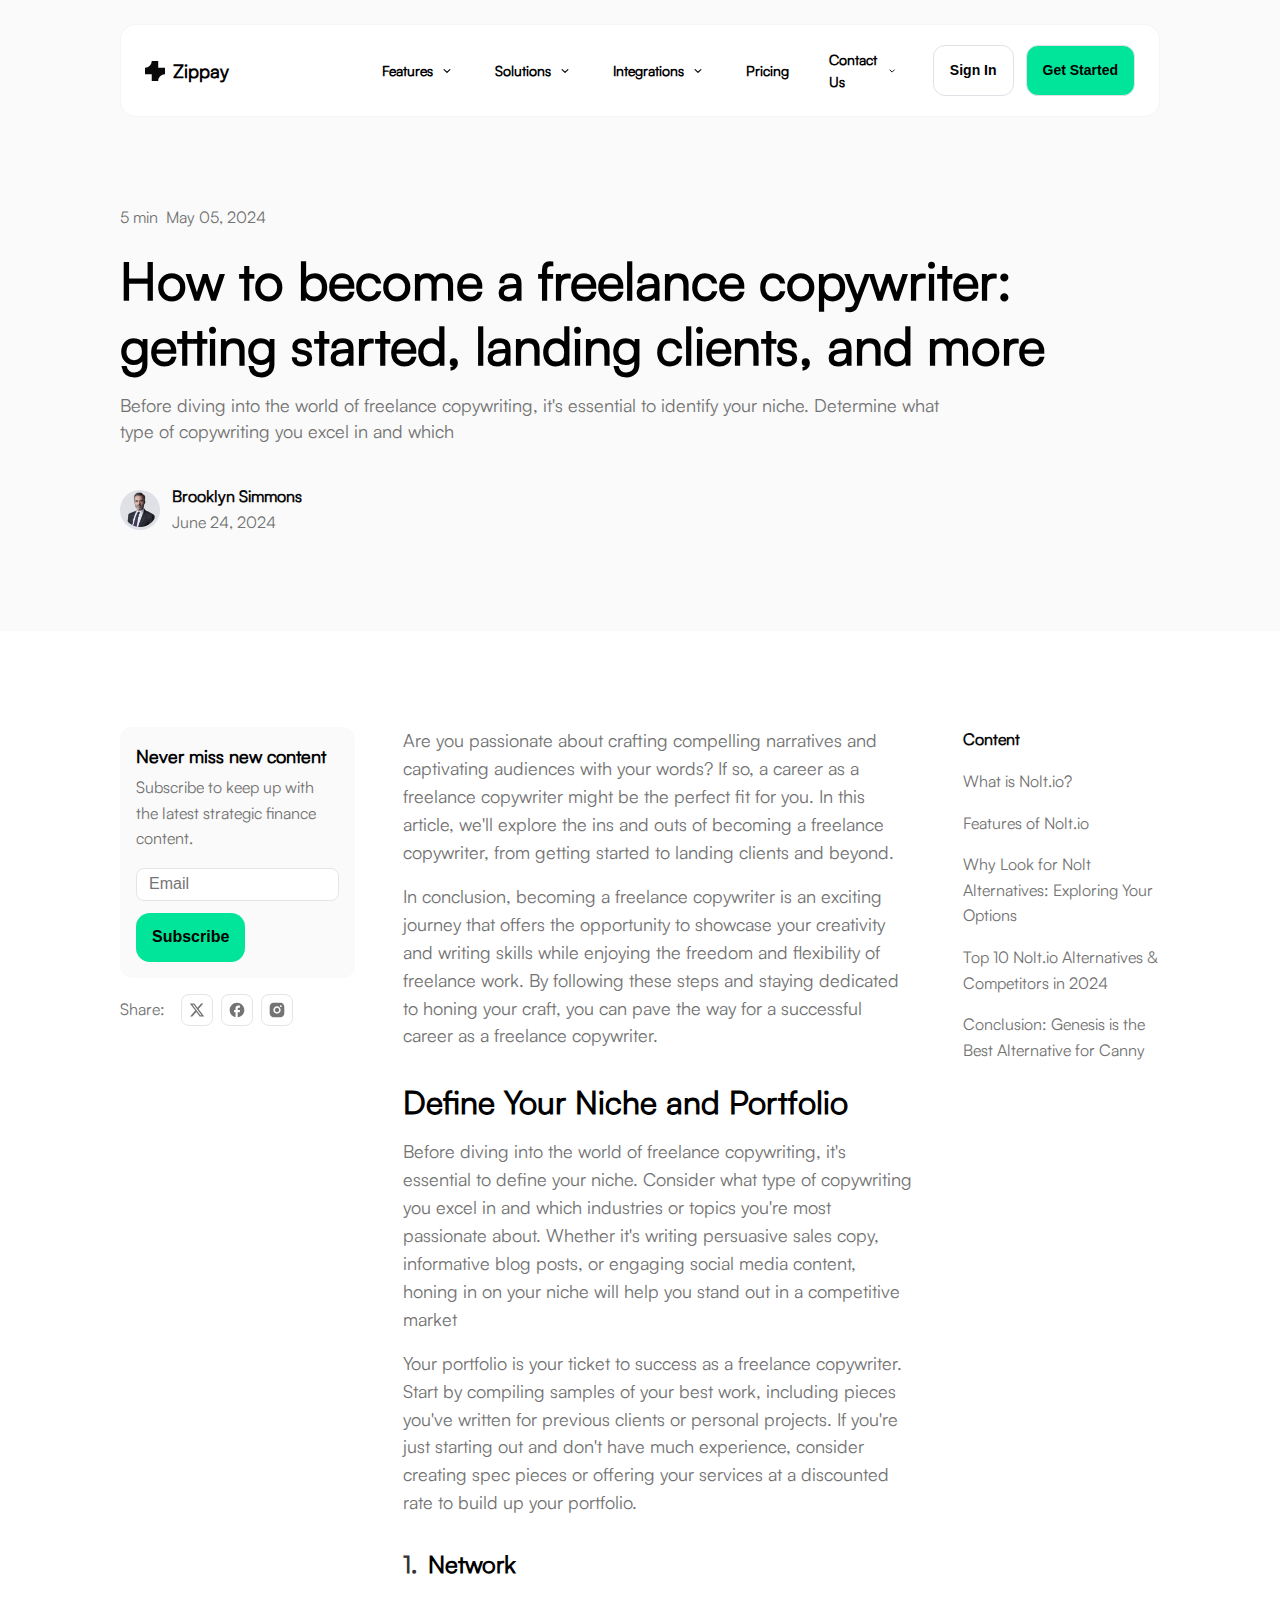
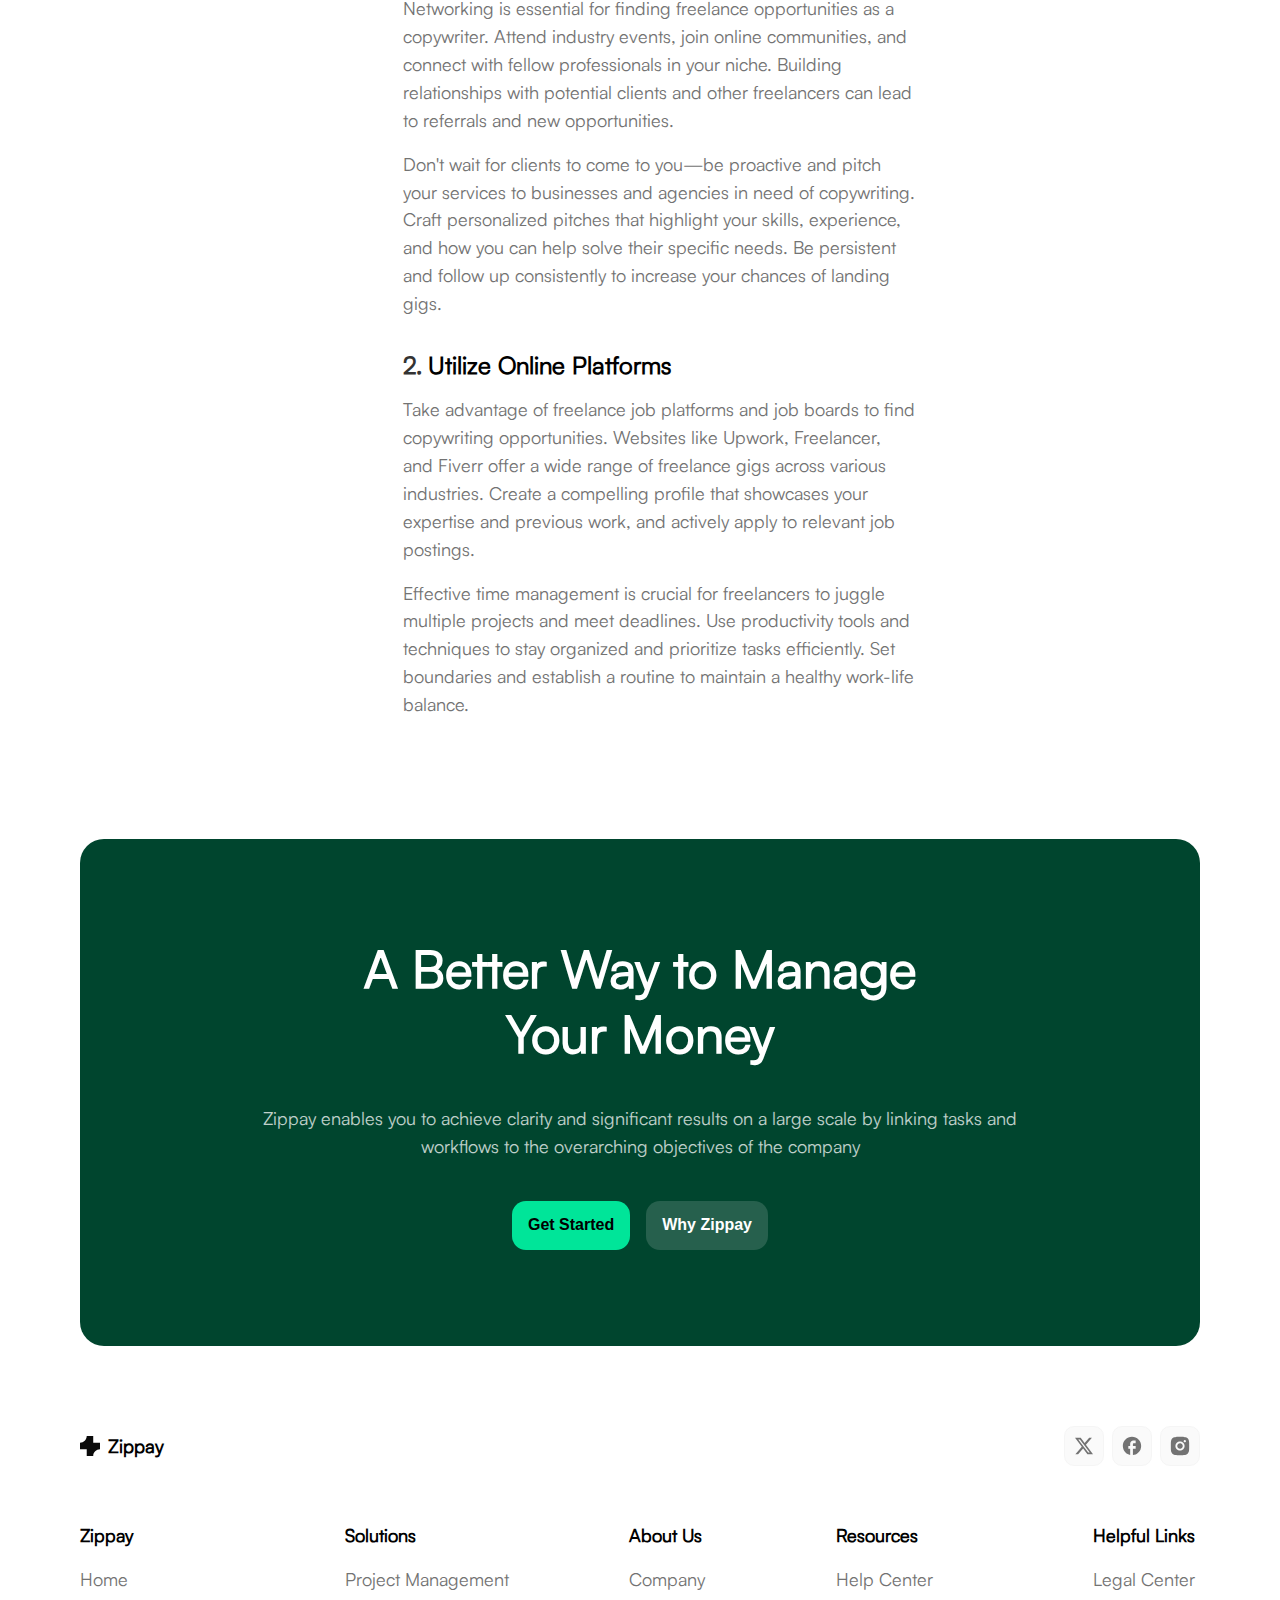
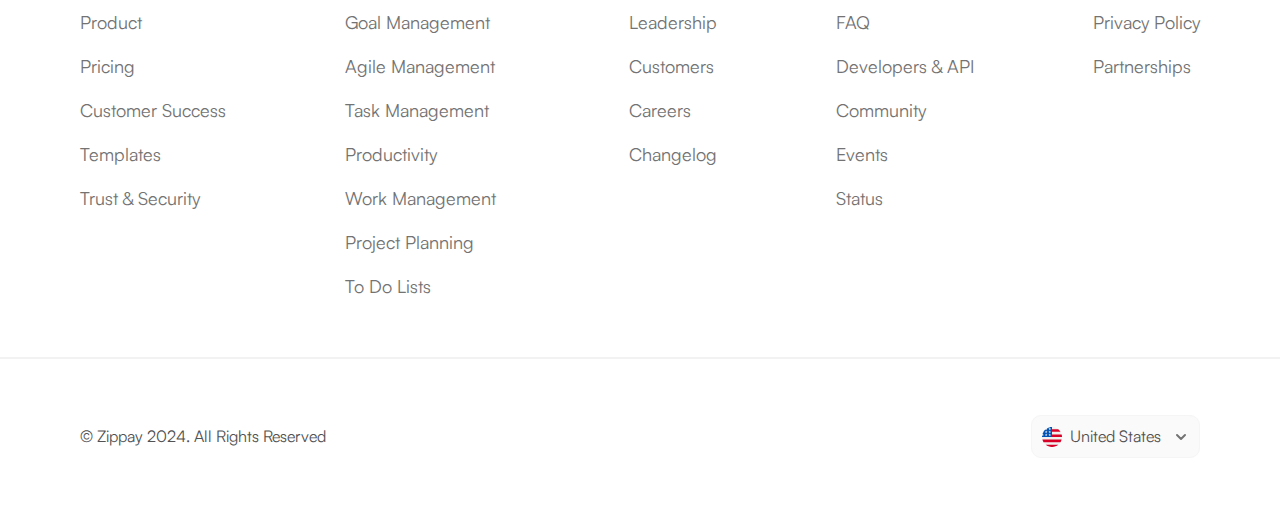
==== commit 254aad4d: "fixes in categories render section" ====
--- a/blog-details.html
+++ b/blog-details.html
@@ -3,13 +3,28 @@
 <head>
     <meta charset="UTF-8">
     <meta name="viewport" content="width=device-width, initial-scale=1.0">
-    <title>Document</title>
-    <link rel="stylesheet" href="../styles/global.css">
-    <link rel="stylesheet" href="../styles/blog-details.css">
+    <title>Zippay</title>
+    <link rel="stylesheet" href="./styles/global.css">
+    <link rel="stylesheet" href="./styles/blog-details.css">
+    <link rel="shortcut icon" href="./images/Favicon.png" type="image/x-icon">
 </head>
 <body>
     
     <div id="main">
+        <section class="menu-bar">
+            <div class="menu-links">
+                <a href="">Features</a>
+                <a href="">Solutions</a>
+                <a href="">Integrations</a>
+                <a href="">Pricing</a>
+                <a href="">Blog</a>
+            </div>
+            <div class="menu-buttons">
+                <button>Sign In</button>
+                <button class="green-button">Get Started</button>
+            </div>
+        </section>
+
         <section class="hero-section">
             <nav class="main-nav">
                 <div class="nav-box">
@@ -24,25 +39,22 @@
                     </div>
                     <div class="nav-center nav-section">
                         <div id="nav-elem-1" class="nav-elem">
-                            <a>Features</a>
-                            <svg width="16" height="16" viewBox="0 0 16 16" fill="none"
-                                xmlns="http://www.w3.org/2000/svg">
+                            <a onclick="window.location.href='features.html'">Features</a>
+                            <svg width="16" height="16" viewBox="0 0 16 16" fill="none" xmlns="http://www.w3.org/2000/svg">
                                 <path d="M5.12036 6.55859L8.00036 9.43859L10.8804 6.55859" stroke="#0A0A0A"
                                     stroke-width="1.2" stroke-linecap="round" stroke-linejoin="round" />
                             </svg>
                         </div>
                         <div id="nav-elem-2" class="nav-elem">
                             <a onclick="window.location.href='solutions.html'">Solutions</a>
-                            <svg width="16" height="16" viewBox="0 0 16 16" fill="none"
-                                xmlns="http://www.w3.org/2000/svg">
+                            <svg width="16" height="16" viewBox="0 0 16 16" fill="none" xmlns="http://www.w3.org/2000/svg">
                                 <path d="M5.12036 6.55859L8.00036 9.43859L10.8804 6.55859" stroke="#0A0A0A"
                                     stroke-width="1.2" stroke-linecap="round" stroke-linejoin="round" />
                             </svg>
                         </div>
                         <div id="nav-elem-3" class="nav-elem">
                             <a onclick="window.location.href='integrations.html'">Integrations</a>
-                            <svg width="16" height="16" viewBox="0 0 16 16" fill="none"
-                                xmlns="http://www.w3.org/2000/svg">
+                            <svg width="16" height="16" viewBox="0 0 16 16" fill="none" xmlns="http://www.w3.org/2000/svg">
                                 <path d="M5.12036 6.55859L8.00036 9.43859L10.8804 6.55859" stroke="#0A0A0A"
                                     stroke-width="1.2" stroke-linecap="round" stroke-linejoin="round" />
                             </svg>
@@ -51,14 +63,13 @@
                             <a onclick="window.location.href='pricing.html'">Pricing</a>
                         </div>
                         <div id="nav-elem-5" class="nav-elem">
-                            <a onclick="window.location.href='blog.html'">Blog</a>
-                            <svg width="16" height="16" viewBox="0 0 16 16" fill="none"
-                                xmlns="http://www.w3.org/2000/svg">
+                            <a onclick="window.location.href='contact-us.html'">Contact Us</a>
+                            <svg width="16" height="16" viewBox="0 0 16 16" fill="none" xmlns="http://www.w3.org/2000/svg">
                                 <path d="M5.12036 6.55859L8.00036 9.43859L10.8804 6.55859" stroke="#0A0A0A"
                                     stroke-width="1.2" stroke-linecap="round" stroke-linejoin="round" />
                             </svg>
                         </div>
-
+    
                     </div>
                     <div class="nav-right nav-section">
                         <button class="btn-1 nav-btn">Sign In</button>
@@ -67,6 +78,10 @@
                             xmlns="http://www.w3.org/2000/svg">
                             <path d="M3 12H21M3 6H21M3 18H21" stroke="#0A0A0A" stroke-width="2" stroke-linecap="round"
                                 stroke-linejoin="round" />
+                        </svg>
+                        <svg class="close-svg" width="24" height="24" viewBox="-0.5 0 25 25" fill="none" xmlns="http://www.w3.org/2000/svg">
+                            <path d="M3 21.32L21 3.32001" stroke="#000000" stroke-width="1.5" stroke-linecap="round" stroke-linejoin="round"/>
+                            <path d="M3 3.32001L21 21.32" stroke="#000000" stroke-width="1.5" stroke-linecap="round" stroke-linejoin="round"/>
                         </svg>
                     </div>
                 </div>
@@ -326,5 +341,8 @@
         </footer>
     </div>
 
+    <script src="./scripts/menuAnimation.js"></script>
+    <script src="https://cdnjs.cloudflare.com/ajax/libs/gsap/3.12.5/gsap.min.js" integrity="sha512-7eHRwcbYkK4d9g/6tD/mhkf++eoTHwpNM9woBxtPUBWm67zeAfFC+HrdoE2GanKeocly/VxeLvIqwvCdk7qScg==" crossorigin="anonymous" referrerpolicy="no-referrer"></script>
+
 </body>
 </html>--- a/styles/global.css
+++ b/styles/global.css
@@ -22,6 +22,28 @@
         --background-color-secondary: #00E599;
     }
 
+    nav a {
+        cursor: pointer;
+        position: relative;
+    }
+    
+    nav a::after {
+        content: "";
+        width: 100%;
+        height: 1.5px;
+        background-color: black;
+        position: absolute;
+        top: 100%; 
+        left: 0;
+        transform: scale(0);
+        transition: all ease 0.4s;
+    }
+
+    nav a:hover::after {
+        transform: scale(1);
+    }
+    
+
     button {
         width: fit-content;
         font-size: 16px;
@@ -31,11 +53,13 @@
         border-radius: 14px;
         padding: 12px 16px;
         background-color: transparent;
+        transition: all ease 0.3s;
     }
 
     
     button:hover {
         cursor: pointer;
+        transform: scale(1.1);
     }
     
     .green-button {
@@ -75,8 +99,6 @@
         font-size: 18px;
         line-height: 27.9px;
         font-weight: 400;
-        color: #FFFFFF;
-        opacity: 60%;
     }
     
     .heading {
@@ -90,4 +112,26 @@
         line-height: 25.6px;
         font-weight: 400;
         color: #737373;
+    }
+
+    .FAQ-section {
+        align-items: center;
+    }
+
+    .faq-questions {
+        width: 900px;
+    }
+
+    .FAQ-section .question {
+        transition: all ease 0.5s;
+    }
+
+    .FAQ-section .question:hover {
+        background-color: var(--background-color-secondary);
+    }
+
+    @media (max-width: 600px) {
+        .faq-questions {
+            width: 100%;
+        }
     }--- a/styles/blog-details.css
+++ b/styles/blog-details.css
@@ -1,3 +1,57 @@
+.menu-bar {
+    width: 100%;
+    height: 100vh;
+    position: absolute;
+    top: -100%;
+    z-index: 2;
+    display: flex;
+    flex-direction: column;
+    align-items: center;
+    justify-content: center;
+    gap: 50px;
+    background-color: #ffffff;
+}
+
+.menu-bar .menu-links {
+    display: flex;
+    flex-direction: column;
+    align-items: center;
+    gap: 12px;
+}
+
+.menu-bar .menu-links a {
+    font-size: 28px;
+    font-weight: 600;
+    text-decoration: none;
+    color: rgba(10, 10, 10, 1);
+}
+
+.menu-bar .menu-buttons {
+    width: 100%;
+    display: flex;
+    flex-direction: column;
+    gap: 12px;
+    padding: 0px 24px;
+}
+
+.menu-bar button {
+    width: 100%;
+    padding: 16px;
+    border-radius: 12px;
+    background-color: transparent;
+    border: 1px solid rgba(223, 225, 230, 1);
+    font-weight: 600;
+    font-size: 16px;
+}
+
+.menu-bar .green-button {
+    border: none;
+    background-color: #00E599;
+}
+
+
+
+/* HERO SECTION  */
 .hero-section {
     background-color: #FAFAFA;
 }
@@ -77,6 +131,12 @@
 
 .hamburger-svg {
     display: none;
+}
+
+.close-svg {
+    position: absolute;
+    opacity: 0;
+    z-index: -1;
 }
 
 .hero-box {
